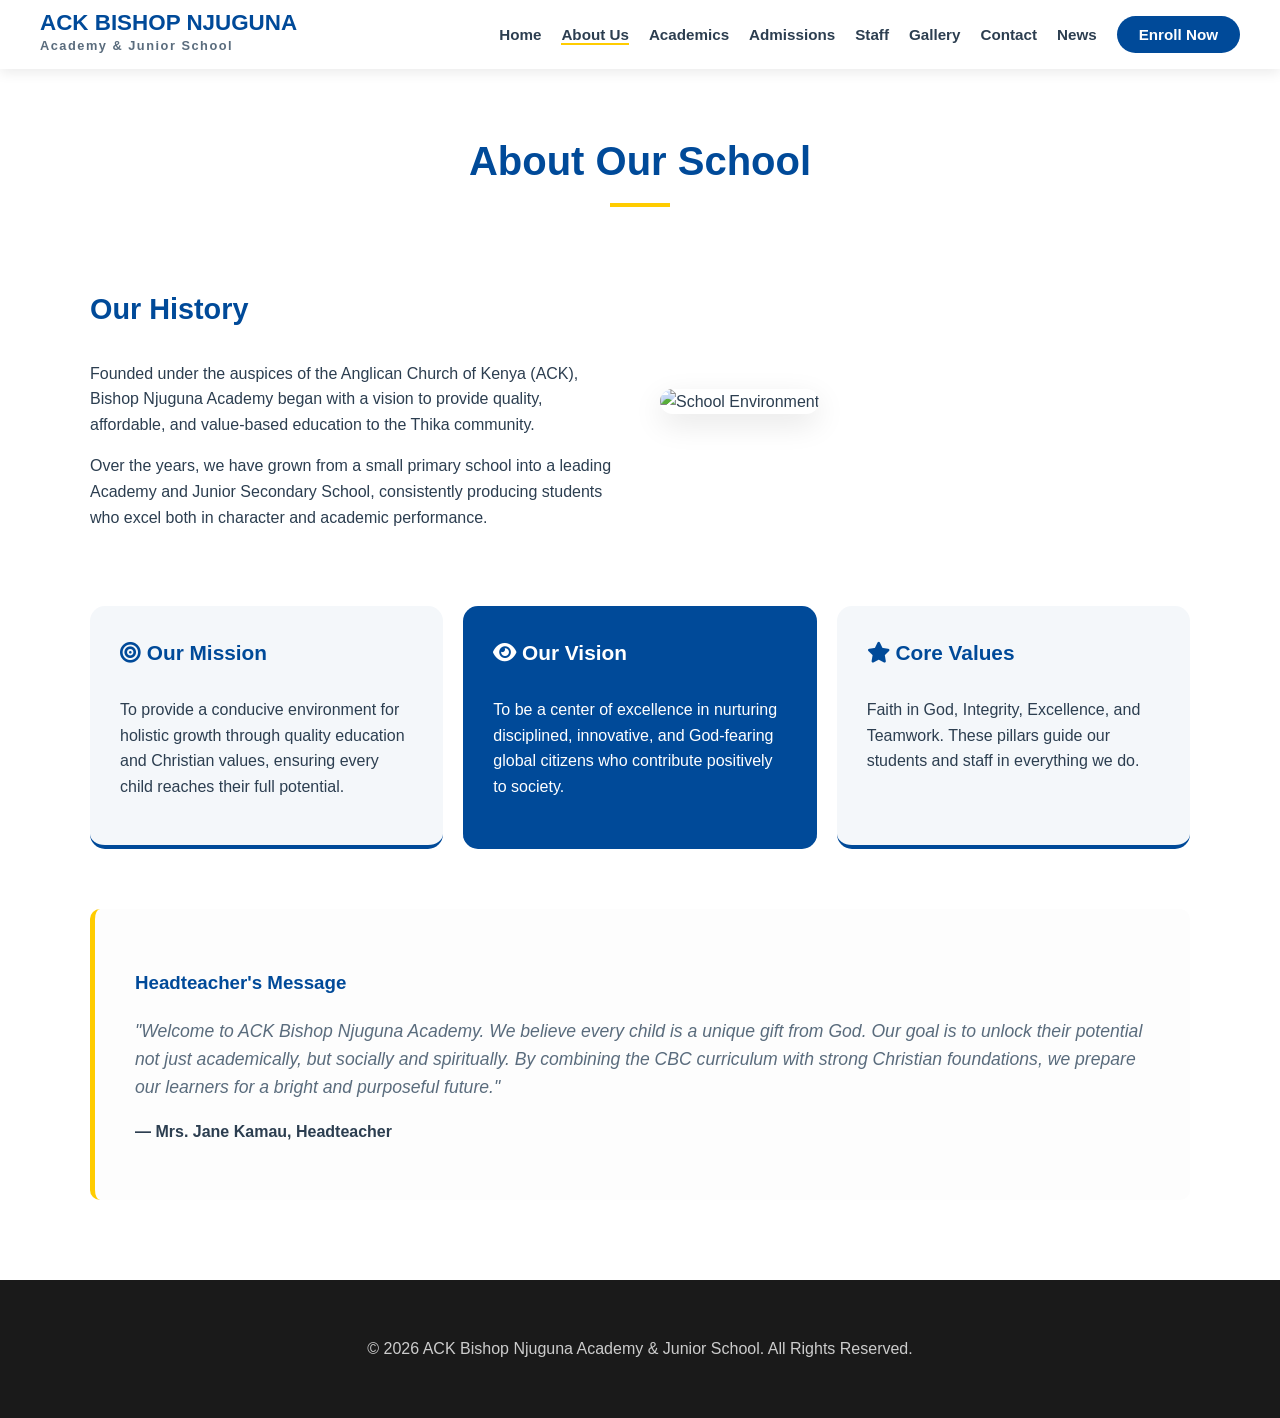
==== about.html @ acc9b64e "Add files via upload" ====
<!DOCTYPE html>
<html lang="en">
<head>
    <meta charset="UTF-8">
    <meta name="viewport" content="width=device-width, initial-scale=1.0">
    <title>About Us - ACK Bishop Njuguna Academy | Our History & Mission</title>
    <link rel="stylesheet" href="https://cdnjs.cloudflare.com/ajax/libs/font-awesome/6.0.0/css/all.min.css">
    
    <style>
        /* --- BRANDING VARIABLES --- */
        :root {
            --primary-blue: #004a99;
            --accent-gold: #ffcc00;
            --text-dark: #2c3e50;
            --text-light: #5a6c7d;
            --white: #ffffff;
            --bg-gray: #f4f7fa;
        }

        body {
            font-family: 'Segoe UI', Roboto, Arial, sans-serif;
            margin: 0;
            padding: 0;
            line-height: 1.6;
            color: var(--text-dark);
            background-color: var(--white);
        }

        /* --- IMPROVED NAVBAR STYLING (Sticky & Modern) --- */
        header {
            background-color: var(--white);
            position: sticky;
            top: 0;
            z-index: 2000;
            box-shadow: 0 4px 12px rgba(0, 0, 0, 0.08);
            padding: 12px 0;
        }

        .nav-container {
            max-width: 1200px;
            margin: 0 auto;
            display: flex;
            justify-content: space-between;
            align-items: center;
            padding: 0 20px;
        }

        .logo {
            text-decoration: none;
            display: flex;
            flex-direction: column;
        }

        .logo h1 {
            margin: 0;
            font-size: 1.4rem;
            color: var(--primary-blue);
            font-weight: 800;
            line-height: 1;
            text-transform: uppercase;
        }

        .logo span {
            font-size: 0.8rem;
            color: var(--text-light);
            letter-spacing: 1.5px;
            font-weight: 600;
            margin-top: 2px;
        }

        nav ul {
            list-style: none;
            display: flex;
            align-items: center;
            gap: 20px;
            margin: 0;
            padding: 0;
        }

        nav ul li a {
            text-decoration: none;
            color: var(--text-dark);
            font-weight: 600;
            font-size: 0.95rem;
            transition: all 0.3s ease;
            position: relative;
        }

        /* Underline Hover Effect */
        nav ul li a::after {
            content: '';
            position: absolute;
            width: 0;
            height: 2px;
            bottom: -2px;
            left: 0;
            background-color: var(--accent-gold);
            transition: width 0.3s ease;
        }

        nav ul li a:hover::after, 
        nav ul li a.active::after {
            width: 100%;
        }

        nav ul li a:hover { color: var(--primary-blue); }

        .enroll-btn {
            background-color: var(--primary-blue);
            color: var(--white) !important;
            padding: 10px 22px;
            border-radius: 50px;
            font-weight: 700 !important;
            transition: all 0.3s ease !important;
        }

        .enroll-btn:hover {
            background-color: var(--accent-gold) !important;
            color: var(--primary-blue) !important;
            transform: translateY(-2px);
        }

        /* --- ABOUT CONTENT STYLING --- */
        .about-section {
            max-width: 1100px;
            margin: 60px auto;
            padding: 0 20px;
        }

        .section-title {
            text-align: center;
            margin-bottom: 50px;
        }

        .section-title h2 {
            color: var(--primary-blue);
            font-size: 2.5rem;
            margin-bottom: 10px;
        }

        .section-title div {
            width: 60px;
            height: 4px;
            background: var(--accent-gold);
            margin: 0 auto;
        }

        .about-grid {
            display: grid;
            grid-template-columns: 1fr 1fr;
            gap: 40px;
            align-items: center;
            margin-bottom: 60px;
        }

        .history-text h3 {
            color: var(--primary-blue);
            font-size: 1.8rem;
        }

        .mission-vision-grid {
            display: grid;
            grid-template-columns: repeat(auto-fit, minmax(300px, 1fr));
            gap: 20px;
            margin-top: 40px;
        }

        .info-card {
            padding: 30px;
            border-radius: 15px;
            background: var(--bg-gray);
            border-bottom: 4px solid var(--primary-blue);
            transition: 0.3s;
        }

        .info-card:hover {
            transform: translateY(-5px);
            box-shadow: 0 10px 20px rgba(0,0,0,0.05);
        }

        .info-card h4 {
            color: var(--primary-blue);
            margin-top: 0;
            font-size: 1.3rem;
        }

        .highlight-card {
            background: var(--primary-blue);
            color: var(--white);
        }

        .highlight-card h4 { color: var(--white); }

        /* --- FOOTER (Placeholder) --- */
        footer {
            background: #1a1a1a;
            color: #ccc;
            padding: 40px 20px;
            margin-top: 80px;
            text-align: center;
        }

        .hamburger { display: none; cursor: pointer; font-size: 1.5rem; color: var(--primary-blue); }

        @media (max-width: 850px) {
            .about-grid { grid-template-columns: 1fr; }
            nav { display: none; }
            .hamburger { display: block; }
        }
    </style>
</head>
<body>

    <header>
        <div class="nav-container">
            <a href="index.html" class="logo">
                <h1>ACK Bishop Njuguna</h1>
                <span>Academy & Junior School</span>
            </a>
            
            <div class="hamburger" id="hamburger">
                <i class="fas fa-bars"></i>
            </div>

            <nav id="nav-menu">
                <ul>
                    <li><a href="index.html">Home</a></li>
                    <li><a href="about.html" class="active">About Us</a></li>
                    <li><a href="academics.html">Academics</a></li>
                    <li><a href="admissions.html">Admissions</a></li>
                    <li><a href="staff.html">Staff</a></li>
                    <li><a href="gallery.html">Gallery</a></li>
                    <li><a href="contact.html">Contact</a></li>
                    <li><a href="news.html">News</a></li>
                    <li><a href="admissions.html" class="enroll-btn">Enroll Now</a></li>
                </ul>
            </nav>
        </div>
    </header>

    <section class="about-section">
        <div class="section-title">
            <h2>About Our School</h2>
            <div></div>
        </div>

        <div class="about-grid">
            <div class="history-text">
                <h3>Our History</h3>
                <p>Founded under the auspices of the Anglican Church of Kenya (ACK), Bishop Njuguna Academy began with a vision to provide quality, affordable, and value-based education to the Thika community.</p>
                <p>Over the years, we have grown from a small primary school into a leading Academy and Junior Secondary School, consistently producing students who excel both in character and academic performance.</p>
            </div>
            <div class="history-image">
                <img src="https://images.unsplash.com/photo-1546410531-bb4caa6b424d?w=600" alt="School Environment" style="width:100%; border-radius:15px; box-shadow: 0 10px 30px rgba(0,0,0,0.1);">
            </div>
        </div>

        <div class="mission-vision-grid">
            <div class="info-card">
                <h4><i class="fas fa-bullseye"></i> Our Mission</h4>
                <p>To provide a conducive environment for holistic growth through quality education and Christian values, ensuring every child reaches their full potential.</p>
            </div>
            <div class="info-card highlight-card">
                <h4><i class="fas fa-eye"></i> Our Vision</h4>
                <p>To be a center of excellence in nurturing disciplined, innovative, and God-fearing global citizens who contribute positively to society.</p>
            </div>
            <div class="info-card">
                <h4><i class="fas fa-star"></i> Core Values</h4>
                <p>Faith in God, Integrity, Excellence, and Teamwork. These pillars guide our students and staff in everything we do.</p>
            </div>
        </div>

        <div style="margin-top: 60px; padding: 40px; background: #fdfdfd; border-left: 5px solid var(--accent-gold); border-radius: 10px;">
            <h3 style="color: var(--primary-blue);">Headteacher's Message</h3>
            <p style="font-style: italic; font-size: 1.1rem; color: var(--text-light);">
                "Welcome to ACK Bishop Njuguna Academy. We believe every child is a unique gift from God. Our goal is to unlock their potential not just academically, but socially and spiritually. By combining the CBC curriculum with strong Christian foundations, we prepare our learners for a bright and purposeful future."
            </p>
            <p><strong>— Mrs. Jane Kamau, Headteacher</strong></p>
        </div>
    </section>

    <footer>
        <p>&copy; 2026 ACK Bishop Njuguna Academy & Junior School. All Rights Reserved.</p>
    </footer>

    <script src="js/script.js"></script>
    <script src="js/main.js"></script>
    <script>
        // ... your existing hamburger menu code ...

        // ADD THIS FOR THE SCROLL BUTTON:
        const callBtn = document.getElementById('mobileCallBtn');

        window.addEventListener('scroll', () => {
            if (window.innerWidth <= 992) {
                if (window.scrollY > 300) {
                    callBtn.classList.add('show');
                } else {
                    callBtn.classList.remove('show');
                }
            }
        });
    </script>
</body>
</body>
</html>
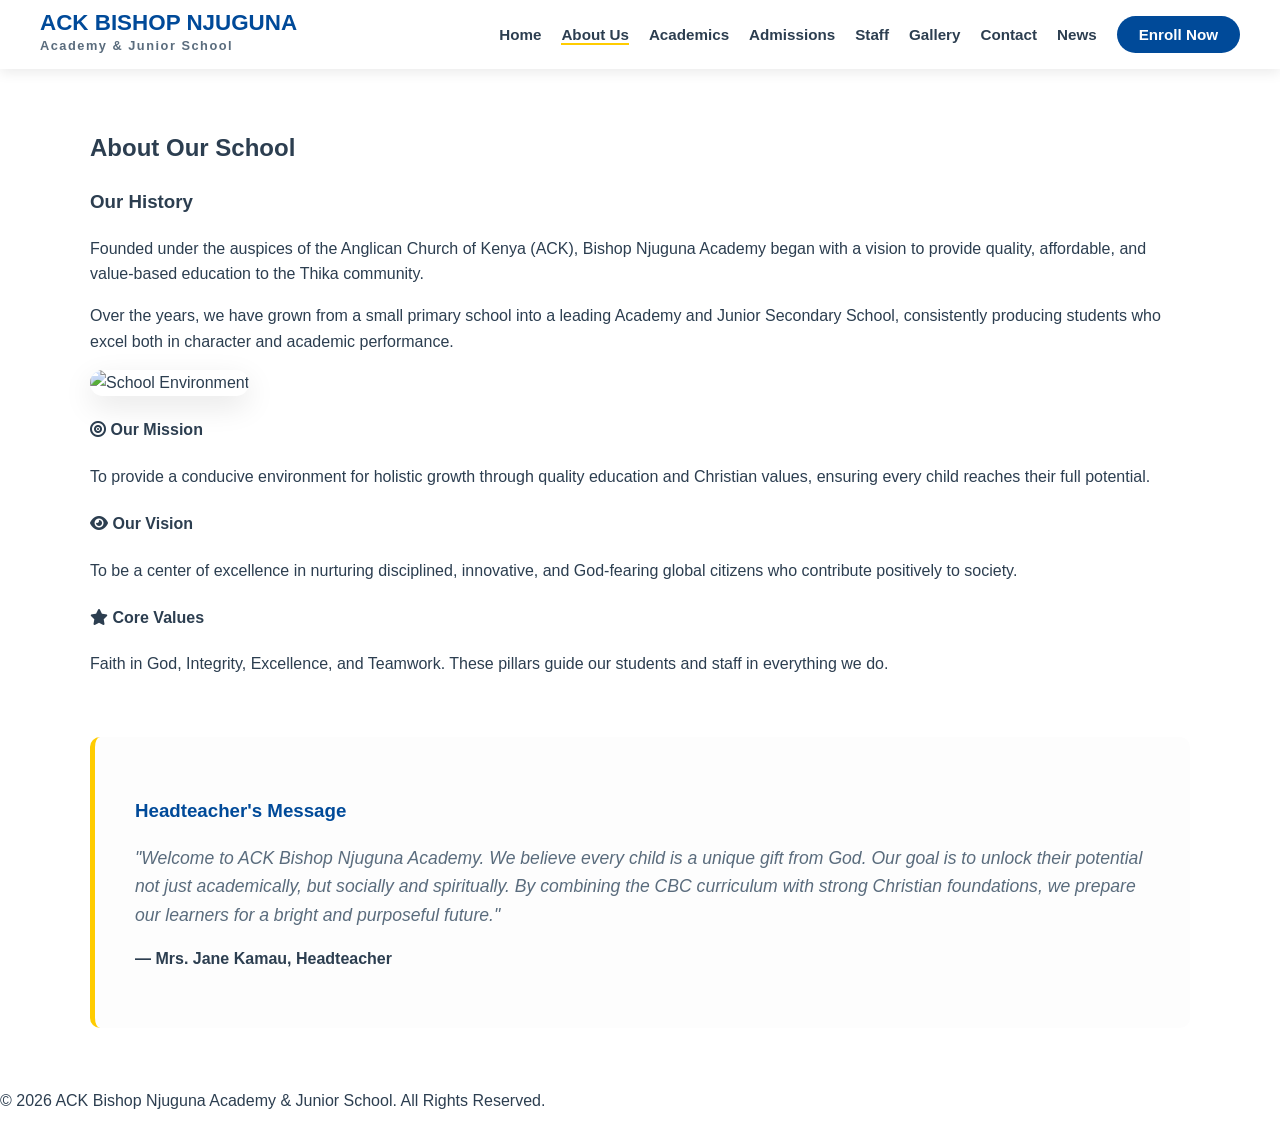
==== commit 44232861: "Update about.html" ====
--- a/about.html
+++ b/about.html
@@ -7,207 +7,160 @@
     <link rel="stylesheet" href="https://cdnjs.cloudflare.com/ajax/libs/font-awesome/6.0.0/css/all.min.css">
     
     <style>
-        /* --- BRANDING VARIABLES --- */
-        :root {
-            --primary-blue: #004a99;
-            --accent-gold: #ffcc00;
-            --text-dark: #2c3e50;
-            --text-light: #5a6c7d;
-            --white: #ffffff;
-            --bg-gray: #f4f7fa;
-        }
-
-        body {
-            font-family: 'Segoe UI', Roboto, Arial, sans-serif;
-            margin: 0;
-            padding: 0;
-            line-height: 1.6;
-            color: var(--text-dark);
-            background-color: var(--white);
-        }
-
-        /* --- IMPROVED NAVBAR STYLING (Sticky & Modern) --- */
-        header {
-            background-color: var(--white);
-            position: sticky;
-            top: 0;
-            z-index: 2000;
-            box-shadow: 0 4px 12px rgba(0, 0, 0, 0.08);
-            padding: 12px 0;
-        }
-
-        .nav-container {
-            max-width: 1200px;
-            margin: 0 auto;
+    :root {
+        --primary-blue: #004a99;
+        --accent-gold: #ffcc00;
+        --text-dark: #2c3e50;
+        --text-light: #5a6c7d;
+        --white: #ffffff;
+        --bg-gray: #f4f7fa;
+    }
+
+    body {
+        font-family: 'Segoe UI', Roboto, Arial, sans-serif;
+        margin: 0;
+        padding: 0;
+        line-height: 1.6;
+        color: var(--text-dark);
+    }
+
+    /* NAVBAR */
+    header {
+        background-color: var(--white);
+        position: sticky;
+        top: 0;
+        z-index: 2000;
+        box-shadow: 0 4px 12px rgba(0, 0, 0, 0.08);
+        padding: 12px 0;
+    }
+
+    .nav-container {
+        max-width: 1200px;
+        margin: 0 auto;
+        display: flex;
+        justify-content: space-between;
+        align-items: center;
+        padding: 0 20px;
+        position: relative;
+    }
+
+    .logo {
+        text-decoration: none;
+        display: flex;
+        flex-direction: column;
+    }
+
+    .logo h1 {
+        margin: 0;
+        font-size: 1.4rem;
+        color: var(--primary-blue);
+        font-weight: 800;
+        line-height: 1;
+        text-transform: uppercase;
+    }
+
+    .logo span {
+        font-size: 0.8rem;
+        color: var(--text-light);
+        letter-spacing: 1.5px;
+        font-weight: 600;
+        margin-top: 2px;
+    }
+
+    nav ul {
+        list-style: none;
+        display: flex;
+        align-items: center;
+        gap: 20px;
+        margin: 0;
+        padding: 0;
+    }
+
+    nav ul li a {
+        text-decoration: none;
+        color: var(--text-dark);
+        font-weight: 600;
+        font-size: 0.95rem;
+        transition: all 0.3s ease;
+        position: relative;
+    }
+
+    nav ul li a::after {
+        content: '';
+        position: absolute;
+        width: 0;
+        height: 2px;
+        bottom: -2px;
+        left: 0;
+        background-color: var(--accent-gold);
+        transition: width 0.3s ease;
+    }
+
+    nav ul li a:hover::after, 
+    nav ul li a.active::after {
+        width: 100%;
+    }
+
+    nav ul li a:hover { 
+        color: var(--primary-blue); 
+    }
+
+    .enroll-btn {
+        background-color: var(--primary-blue);
+        color: var(--white) !important;
+        padding: 10px 22px;
+        border-radius: 50px;
+        font-weight: 700 !important;
+    }
+
+    .enroll-btn:hover {
+        background-color: var(--accent-gold) !important;
+        color: var(--primary-blue) !important;
+    }
+
+    .hamburger {
+        display: none;
+        font-size: 1.8rem;
+        cursor: pointer;
+        color: var(--primary-blue);
+    }
+
+    /* ==================== MOBILE MENU ==================== */
+    @media (max-width: 850px) {
+        nav ul {
+            display: none;
+            flex-direction: column;
+            position: absolute;
+            top: 100%;
+            left: 0;
+            width: 100%;
+            background: var(--white);
+            box-shadow: 0 10px 20px rgba(0,0,0,0.1);
+            padding: 20px;
+            gap: 15px;
+            z-index: 1000;
+        }
+
+        nav ul.active {
             display: flex;
-            justify-content: space-between;
-            align-items: center;
-            padding: 0 20px;
-        }
-
-        .logo {
-            text-decoration: none;
-            display: flex;
-            flex-direction: column;
-        }
-
-        .logo h1 {
-            margin: 0;
-            font-size: 1.4rem;
-            color: var(--primary-blue);
-            font-weight: 800;
-            line-height: 1;
-            text-transform: uppercase;
-        }
-
-        .logo span {
-            font-size: 0.8rem;
-            color: var(--text-light);
-            letter-spacing: 1.5px;
-            font-weight: 600;
-            margin-top: 2px;
-        }
-
-        nav ul {
-            list-style: none;
-            display: flex;
-            align-items: center;
-            gap: 20px;
-            margin: 0;
-            padding: 0;
-        }
-
-        nav ul li a {
-            text-decoration: none;
-            color: var(--text-dark);
-            font-weight: 600;
-            font-size: 0.95rem;
-            transition: all 0.3s ease;
-            position: relative;
-        }
-
-        /* Underline Hover Effect */
-        nav ul li a::after {
-            content: '';
-            position: absolute;
-            width: 0;
-            height: 2px;
-            bottom: -2px;
-            left: 0;
-            background-color: var(--accent-gold);
-            transition: width 0.3s ease;
-        }
-
-        nav ul li a:hover::after, 
-        nav ul li a.active::after {
+        }
+
+        .hamburger {
+            display: block;
+        }
+
+        /* Make enroll button full width on mobile */
+        .enroll-btn {
+            text-align: center;
             width: 100%;
-        }
-
-        nav ul li a:hover { color: var(--primary-blue); }
-
-        .enroll-btn {
-            background-color: var(--primary-blue);
-            color: var(--white) !important;
-            padding: 10px 22px;
-            border-radius: 50px;
-            font-weight: 700 !important;
-            transition: all 0.3s ease !important;
-        }
-
-        .enroll-btn:hover {
-            background-color: var(--accent-gold) !important;
-            color: var(--primary-blue) !important;
-            transform: translateY(-2px);
-        }
-
-        /* --- ABOUT CONTENT STYLING --- */
-        .about-section {
-            max-width: 1100px;
-            margin: 60px auto;
-            padding: 0 20px;
-        }
-
-        .section-title {
-            text-align: center;
-            margin-bottom: 50px;
-        }
-
-        .section-title h2 {
-            color: var(--primary-blue);
-            font-size: 2.5rem;
-            margin-bottom: 10px;
-        }
-
-        .section-title div {
-            width: 60px;
-            height: 4px;
-            background: var(--accent-gold);
-            margin: 0 auto;
-        }
-
-        .about-grid {
-            display: grid;
-            grid-template-columns: 1fr 1fr;
-            gap: 40px;
-            align-items: center;
-            margin-bottom: 60px;
-        }
-
-        .history-text h3 {
-            color: var(--primary-blue);
-            font-size: 1.8rem;
-        }
-
-        .mission-vision-grid {
-            display: grid;
-            grid-template-columns: repeat(auto-fit, minmax(300px, 1fr));
-            gap: 20px;
-            margin-top: 40px;
-        }
-
-        .info-card {
-            padding: 30px;
-            border-radius: 15px;
-            background: var(--bg-gray);
-            border-bottom: 4px solid var(--primary-blue);
-            transition: 0.3s;
-        }
-
-        .info-card:hover {
-            transform: translateY(-5px);
-            box-shadow: 0 10px 20px rgba(0,0,0,0.05);
-        }
-
-        .info-card h4 {
-            color: var(--primary-blue);
-            margin-top: 0;
-            font-size: 1.3rem;
-        }
-
-        .highlight-card {
-            background: var(--primary-blue);
-            color: var(--white);
-        }
-
-        .highlight-card h4 { color: var(--white); }
-
-        /* --- FOOTER (Placeholder) --- */
-        footer {
-            background: #1a1a1a;
-            color: #ccc;
-            padding: 40px 20px;
-            margin-top: 80px;
-            text-align: center;
-        }
-
-        .hamburger { display: none; cursor: pointer; font-size: 1.5rem; color: var(--primary-blue); }
-
-        @media (max-width: 850px) {
-            .about-grid { grid-template-columns: 1fr; }
-            nav { display: none; }
-            .hamburger { display: block; }
-        }
-    </style>
+            padding: 14px;
+        }
+    }
+
+    /* Rest of your about page styles (about-grid, section-title, etc.) remain the same */
+    .about-section { max-width: 1100px; margin: 60px auto; padding: 0 20px; }
+    /* ... keep all your other styles below ... */
+</style>
 </head>
 <body>
 
@@ -285,22 +238,39 @@
 
     <script src="js/script.js"></script>
     <script src="js/main.js"></script>
-    <script>
-        // ... your existing hamburger menu code ...
-
-        // ADD THIS FOR THE SCROLL BUTTON:
-        const callBtn = document.getElementById('mobileCallBtn');
-
-        window.addEventListener('scroll', () => {
-            if (window.innerWidth <= 992) {
-                if (window.scrollY > 300) {
-                    callBtn.classList.add('show');
-                } else {
-                    callBtn.classList.remove('show');
-                }
+        <script>
+        document.addEventListener('DOMContentLoaded', () => {
+            const hamburger = document.getElementById('hamburger');
+            const navMenu = document.getElementById('nav-menu');
+
+            if (hamburger && navMenu) {
+                hamburger.addEventListener('click', () => {
+                    navMenu.classList.toggle('active');
+
+                    const icon = hamburger.querySelector('i');
+                    if (navMenu.classList.contains('active')) {
+                        icon.classList.remove('fa-bars');
+                        icon.classList.add('fa-times');
+                    } else {
+                        icon.classList.remove('fa-times');
+                        icon.classList.add('fa-bars');
+                    }
+                });
+
+                // Close menu when a link is clicked
+                navMenu.querySelectorAll('a').forEach(link => {
+                    link.addEventListener('click', () => {
+                        navMenu.classList.remove('active');
+                        const icon = hamburger.querySelector('i');
+                        icon.classList.remove('fa-times');
+                        icon.classList.add('fa-bars');
+                    });
+                });
             }
         });
     </script>
 </body>
+</html>
 </body>
-</html>+</body>
+</html>
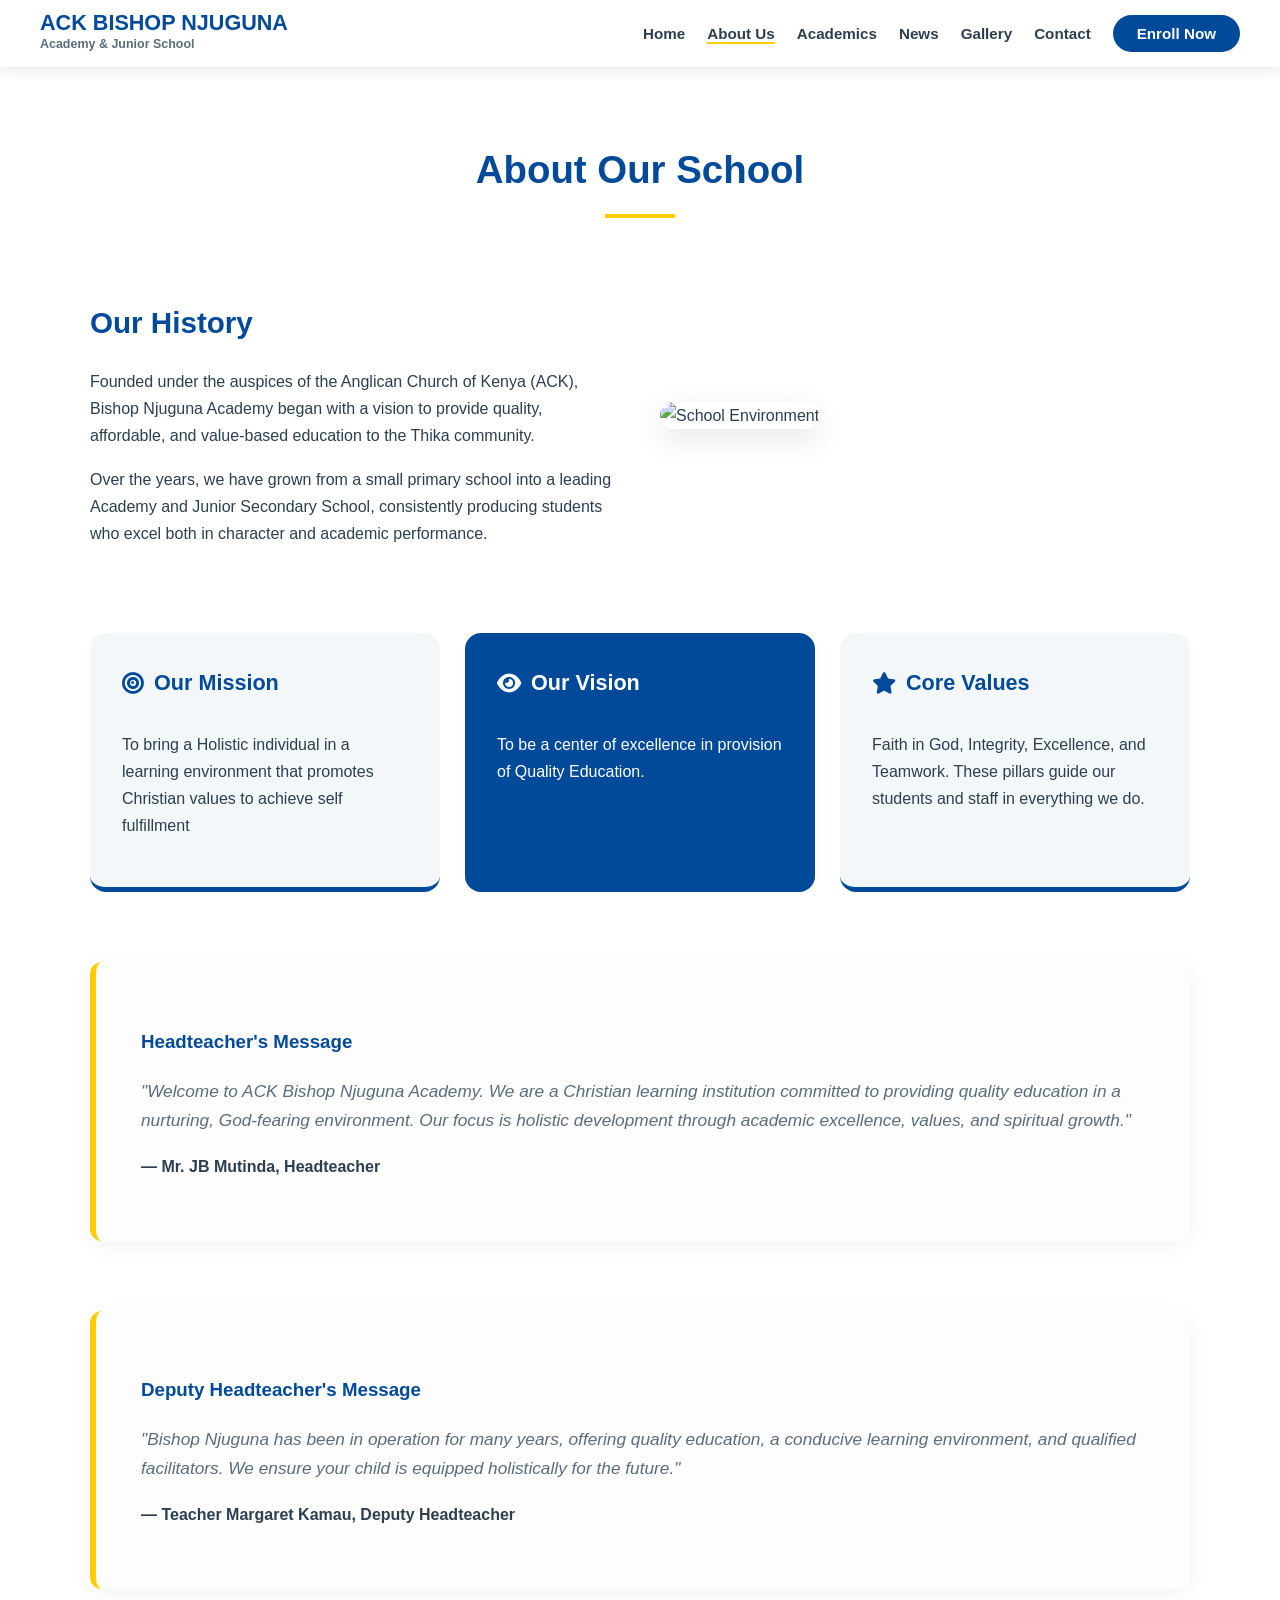
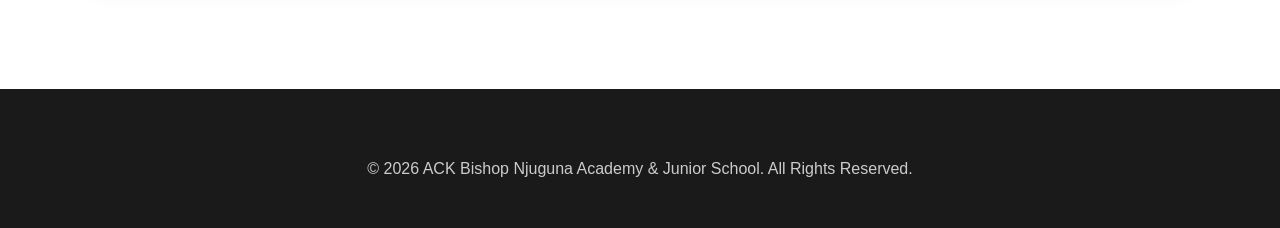
==== commit c669e004: "Update website files" ====
--- a/about.html
+++ b/about.html
@@ -7,160 +7,242 @@
     <link rel="stylesheet" href="https://cdnjs.cloudflare.com/ajax/libs/font-awesome/6.0.0/css/all.min.css">
     
     <style>
-    :root {
-        --primary-blue: #004a99;
-        --accent-gold: #ffcc00;
-        --text-dark: #2c3e50;
-        --text-light: #5a6c7d;
-        --white: #ffffff;
-        --bg-gray: #f4f7fa;
-    }
-
-    body {
-        font-family: 'Segoe UI', Roboto, Arial, sans-serif;
-        margin: 0;
-        padding: 0;
-        line-height: 1.6;
-        color: var(--text-dark);
-    }
-
-    /* NAVBAR */
-    header {
-        background-color: var(--white);
-        position: sticky;
-        top: 0;
-        z-index: 2000;
-        box-shadow: 0 4px 12px rgba(0, 0, 0, 0.08);
-        padding: 12px 0;
-    }
-
-    .nav-container {
-        max-width: 1200px;
-        margin: 0 auto;
-        display: flex;
-        justify-content: space-between;
-        align-items: center;
-        padding: 0 20px;
-        position: relative;
-    }
-
-    .logo {
-        text-decoration: none;
-        display: flex;
-        flex-direction: column;
-    }
-
-    .logo h1 {
-        margin: 0;
-        font-size: 1.4rem;
-        color: var(--primary-blue);
-        font-weight: 800;
-        line-height: 1;
-        text-transform: uppercase;
-    }
-
-    .logo span {
-        font-size: 0.8rem;
-        color: var(--text-light);
-        letter-spacing: 1.5px;
-        font-weight: 600;
-        margin-top: 2px;
-    }
-
-    nav ul {
-        list-style: none;
-        display: flex;
-        align-items: center;
-        gap: 20px;
-        margin: 0;
-        padding: 0;
-    }
-
-    nav ul li a {
-        text-decoration: none;
-        color: var(--text-dark);
-        font-weight: 600;
-        font-size: 0.95rem;
-        transition: all 0.3s ease;
-        position: relative;
-    }
-
-    nav ul li a::after {
-        content: '';
-        position: absolute;
-        width: 0;
-        height: 2px;
-        bottom: -2px;
-        left: 0;
-        background-color: var(--accent-gold);
-        transition: width 0.3s ease;
-    }
-
-    nav ul li a:hover::after, 
-    nav ul li a.active::after {
-        width: 100%;
-    }
-
-    nav ul li a:hover { 
-        color: var(--primary-blue); 
-    }
-
-    .enroll-btn {
-        background-color: var(--primary-blue);
-        color: var(--white) !important;
-        padding: 10px 22px;
-        border-radius: 50px;
-        font-weight: 700 !important;
-    }
-
-    .enroll-btn:hover {
-        background-color: var(--accent-gold) !important;
-        color: var(--primary-blue) !important;
-    }
-
-    .hamburger {
-        display: none;
-        font-size: 1.8rem;
-        cursor: pointer;
-        color: var(--primary-blue);
-    }
-
-    /* ==================== MOBILE MENU ==================== */
-    @media (max-width: 850px) {
+        :root {
+            --primary-blue: #004a99;
+            --accent-gold: #ffcc00;
+            --text-dark: #2c3e50;
+            --text-light: #5a6c7d;
+            --white: #ffffff;
+            --bg-gray: #f4f7fa;
+        }
+
+        body {
+            font-family: 'Segoe UI', Roboto, Helvetica, Arial, sans-serif;
+            margin: 0;
+            padding: 0;
+            line-height: 1.7;
+            color: var(--text-dark);
+            background-color: var(--white);
+            overflow-x: hidden;
+        }
+
+        /* ==================== NAVBAR ==================== */
+        header {
+            background-color: var(--white);
+            position: sticky;
+            top: 0;
+            z-index: 2000;
+            box-shadow: 0 4px 12px rgba(0, 0, 0, 0.08);
+            padding: 12px 0;
+        }
+
+        .nav-container {
+            max-width: 1200px;
+            margin: 0 auto;
+            display: flex;
+            justify-content: space-between;
+            align-items: center;
+            padding: 0 20px;
+        }
+
+        .logo {
+            text-decoration: none;
+            display: flex;
+            flex-direction: column;
+        }
+
+        .logo h1 {
+            margin: 0;
+            font-size: 1.35rem;
+            color: var(--primary-blue);
+            font-weight: 800;
+            text-transform: uppercase;
+            line-height: 1;
+        }
+
+        .logo span {
+            font-size: 0.78rem;
+            color: var(--text-light);
+            font-weight: 600;
+        }
+
+        /* Desktop Nav - Always Visible */
         nav ul {
+            list-style: none;
+            display: flex;
+            align-items: center;
+            gap: 22px;
+            margin: 0;
+            padding: 0;
+        }
+
+        nav ul li a {
+            text-decoration: none;
+            color: var(--text-dark);
+            font-weight: 600;
+            font-size: 0.95rem;
+            transition: 0.3s;
+            position: relative;
+        }
+
+        nav ul li a::after {
+            content: '';
+            position: absolute;
+            width: 0;
+            height: 2px;
+            bottom: -2px;
+            left: 0;
+            background-color: var(--accent-gold);
+            transition: width 0.3s ease;
+        }
+
+        nav ul li a:hover::after,
+        nav ul li a.active::after {
+            width: 100%;
+        }
+
+        .enroll-btn {
+            background-color: var(--primary-blue);
+            color: var(--white) !important;
+            padding: 10px 24px;
+            border-radius: 50px;
+            font-weight: 700;
+            transition: all 0.3s ease;
+        }
+
+        .hamburger {
             display: none;
-            flex-direction: column;
-            position: absolute;
-            top: 100%;
-            left: 0;
+            cursor: pointer;
+            font-size: 1.6rem;
+            color: var(--primary-blue);
+        }
+
+        /* ==================== MOBILE MENU LOGIC ==================== */
+        @media (max-width: 992px) {
+            .hamburger { display: block; }
+
+            nav {
+                position: fixed;
+                top: 0;
+                right: -100%; /* Hidden off-screen on mobile */
+                width: 80%;
+                max-width: 320px;
+                height: 100vh;
+                background: var(--white);
+                box-shadow: -5px 0 20px rgba(0,0,0,0.15);
+                transition: 0.4s ease-in-out;
+                z-index: 3000;
+                padding-top: 90px;
+            }
+
+            nav.active { right: 0; }
+
+            nav ul {
+                flex-direction: column;
+                gap: 28px;
+                align-items: center;
+            }
+        }
+
+        /* ==================== ABOUT CONTENT ==================== */
+        .about-section {
+            max-width: 1100px;
+            margin: 70px auto;
+            padding: 0 20px;
+        }
+
+        .section-title {
+            text-align: center;
+            margin-bottom: 50px;
+        }
+
+        .section-title h2 {
+            color: var(--primary-blue);
+            font-size: 2.4rem;
+            margin-bottom: 12px;
+        }
+
+        .section-title div {
+            width: 70px;
+            height: 4px;
+            background: var(--accent-gold);
+            margin: 0 auto;
+        }
+
+        .about-grid {
+            display: grid;
+            grid-template-columns: 1fr 1fr;
+            gap: 40px;
+            align-items: center;
+            margin-bottom: 70px;
+        }
+
+        .history-text h3 {
+            color: var(--primary-blue);
+            font-size: 1.85rem;
+            margin-bottom: 20px;
+        }
+
+        .history-image img {
             width: 100%;
-            background: var(--white);
-            box-shadow: 0 10px 20px rgba(0,0,0,0.1);
-            padding: 20px;
-            gap: 15px;
-            z-index: 1000;
-        }
-
-        nav ul.active {
+            border-radius: 15px;
+            box-shadow: 0 10px 30px rgba(0,0,0,0.1);
+        }
+
+        .mission-vision-grid {
+            display: grid;
+            grid-template-columns: repeat(auto-fit, minmax(300px, 1fr));
+            gap: 25px;
+            margin-top: 40px;
+        }
+
+        .info-card {
+            padding: 32px;
+            border-radius: 16px;
+            background: var(--bg-gray);
+            border-bottom: 5px solid var(--primary-blue);
+            transition: all 0.3s ease;
+        }
+
+        .info-card:hover {
+            transform: translateY(-8px);
+            box-shadow: 0 15px 25px rgba(0,0,0,0.08);
+        }
+
+        .info-card h4 {
+            color: var(--primary-blue);
+            margin-top: 0;
+            font-size: 1.35rem;
             display: flex;
-        }
-
-        .hamburger {
-            display: block;
-        }
-
-        /* Make enroll button full width on mobile */
-        .enroll-btn {
+            align-items: center;
+            gap: 10px;
+        }
+
+        .highlight-card {
+            background: var(--primary-blue);
+            color: var(--white);
+        }
+
+        .highlight-card h4 { color: var(--white); }
+
+        .message-box {
+            margin-top: 70px;
+            padding: 45px;
+            background: #fdfdfd;
+            border-left: 6px solid var(--accent-gold);
+            border-radius: 12px;
+            box-shadow: 0 5px 20px rgba(0,0,0,0.05);
+            margin-bottom: 30px;
+        }
+
+        footer {
+            background: #1a1a1a;
+            color: #ccc;
+            padding: 50px 20px 30px;
             text-align: center;
-            width: 100%;
-            padding: 14px;
-        }
-    }
-
-    /* Rest of your about page styles (about-grid, section-title, etc.) remain the same */
-    .about-section { max-width: 1100px; margin: 60px auto; padding: 0 20px; }
-    /* ... keep all your other styles below ... */
-</style>
+            margin-top: 100px;
+        }
+    </style>
 </head>
 <body>
 
@@ -180,11 +262,9 @@
                     <li><a href="index.html">Home</a></li>
                     <li><a href="about.html" class="active">About Us</a></li>
                     <li><a href="academics.html">Academics</a></li>
-                    <li><a href="admissions.html">Admissions</a></li>
-                    <li><a href="staff.html">Staff</a></li>
+                    <li><a href="news.html">News</a></li>
                     <li><a href="gallery.html">Gallery</a></li>
                     <li><a href="contact.html">Contact</a></li>
-                    <li><a href="news.html">News</a></li>
                     <li><a href="admissions.html" class="enroll-btn">Enroll Now</a></li>
                 </ul>
             </nav>
@@ -204,18 +284,18 @@
                 <p>Over the years, we have grown from a small primary school into a leading Academy and Junior Secondary School, consistently producing students who excel both in character and academic performance.</p>
             </div>
             <div class="history-image">
-                <img src="https://images.unsplash.com/photo-1546410531-bb4caa6b424d?w=600" alt="School Environment" style="width:100%; border-radius:15px; box-shadow: 0 10px 30px rgba(0,0,0,0.1);">
+                <img src="https://images.unsplash.com/photo-1546410531-bb4caa6b424d?w=600" alt="School Environment">
             </div>
         </div>
 
         <div class="mission-vision-grid">
             <div class="info-card">
                 <h4><i class="fas fa-bullseye"></i> Our Mission</h4>
-                <p>To provide a conducive environment for holistic growth through quality education and Christian values, ensuring every child reaches their full potential.</p>
+                <p>To bring a Holistic individual in a learning environment that promotes Christian values to achieve self fulfillment</p>
             </div>
             <div class="info-card highlight-card">
                 <h4><i class="fas fa-eye"></i> Our Vision</h4>
-                <p>To be a center of excellence in nurturing disciplined, innovative, and God-fearing global citizens who contribute positively to society.</p>
+                <p>To be a center of excellence in provision of Quality Education.</p>
             </div>
             <div class="info-card">
                 <h4><i class="fas fa-star"></i> Core Values</h4>
@@ -223,12 +303,20 @@
             </div>
         </div>
 
-        <div style="margin-top: 60px; padding: 40px; background: #fdfdfd; border-left: 5px solid var(--accent-gold); border-radius: 10px;">
+        <div class="message-box">
             <h3 style="color: var(--primary-blue);">Headteacher's Message</h3>
-            <p style="font-style: italic; font-size: 1.1rem; color: var(--text-light);">
-                "Welcome to ACK Bishop Njuguna Academy. We believe every child is a unique gift from God. Our goal is to unlock their potential not just academically, but socially and spiritually. By combining the CBC curriculum with strong Christian foundations, we prepare our learners for a bright and purposeful future."
+            <p style="font-style: italic; font-size: 1.08rem; color: var(--text-light);">
+                "Welcome to ACK Bishop Njuguna Academy. We are a Christian learning institution committed to providing quality education in a nurturing, God-fearing environment. Our focus is holistic development through academic excellence, values, and spiritual growth."
             </p>
-            <p><strong>— Mrs. Jane Kamau, Headteacher</strong></p>
+            <p><strong>— Mr. JB Mutinda, Headteacher</strong></p>
+        </div>
+
+        <div class="message-box">
+            <h3 style="color: var(--primary-blue);">Deputy Headteacher's Message</h3>
+            <p style="font-style: italic; font-size: 1.08rem; color: var(--text-light);">
+                "Bishop Njuguna has been in operation for many years, offering quality education, a conducive learning environment, and qualified facilitators. We ensure your child is equipped holistically for the future."
+            </p>
+            <p><strong>— Teacher Margaret Kamau, Deputy Headteacher</strong></p>
         </div>
     </section>
 
@@ -236,41 +324,28 @@
         <p>&copy; 2026 ACK Bishop Njuguna Academy & Junior School. All Rights Reserved.</p>
     </footer>
 
-    <script src="js/script.js"></script>
-    <script src="js/main.js"></script>
-        <script>
-        document.addEventListener('DOMContentLoaded', () => {
-            const hamburger = document.getElementById('hamburger');
-            const navMenu = document.getElementById('nav-menu');
-
-            if (hamburger && navMenu) {
-                hamburger.addEventListener('click', () => {
-                    navMenu.classList.toggle('active');
-
-                    const icon = hamburger.querySelector('i');
-                    if (navMenu.classList.contains('active')) {
-                        icon.classList.remove('fa-bars');
-                        icon.classList.add('fa-times');
-                    } else {
-                        icon.classList.remove('fa-times');
-                        icon.classList.add('fa-bars');
-                    }
-                });
-
-                // Close menu when a link is clicked
-                navMenu.querySelectorAll('a').forEach(link => {
-                    link.addEventListener('click', () => {
-                        navMenu.classList.remove('active');
-                        const icon = hamburger.querySelector('i');
-                        icon.classList.remove('fa-times');
-                        icon.classList.add('fa-bars');
-                    });
-                });
+    <script>
+        const hamburger = document.getElementById('hamburger');
+        const navMenu = document.getElementById('nav-menu');
+
+        hamburger.addEventListener('click', () => {
+            navMenu.classList.toggle('active');
+            const icon = hamburger.querySelector('i');
+            if (navMenu.classList.contains('active')) {
+                icon.classList.replace('fa-bars', 'fa-times');
+            } else {
+                icon.classList.replace('fa-times', 'fa-bars');
             }
+        });
+
+        // Close menu when clicking any link
+        document.querySelectorAll('nav ul li a').forEach(link => {
+            link.addEventListener('click', () => {
+                navMenu.classList.remove('active');
+                const icon = hamburger.querySelector('i');
+                icon.classList.replace('fa-times', 'fa-bars');
+            });
         });
     </script>
 </body>
-</html>
-</body>
-</body>
-</html>
+</html>
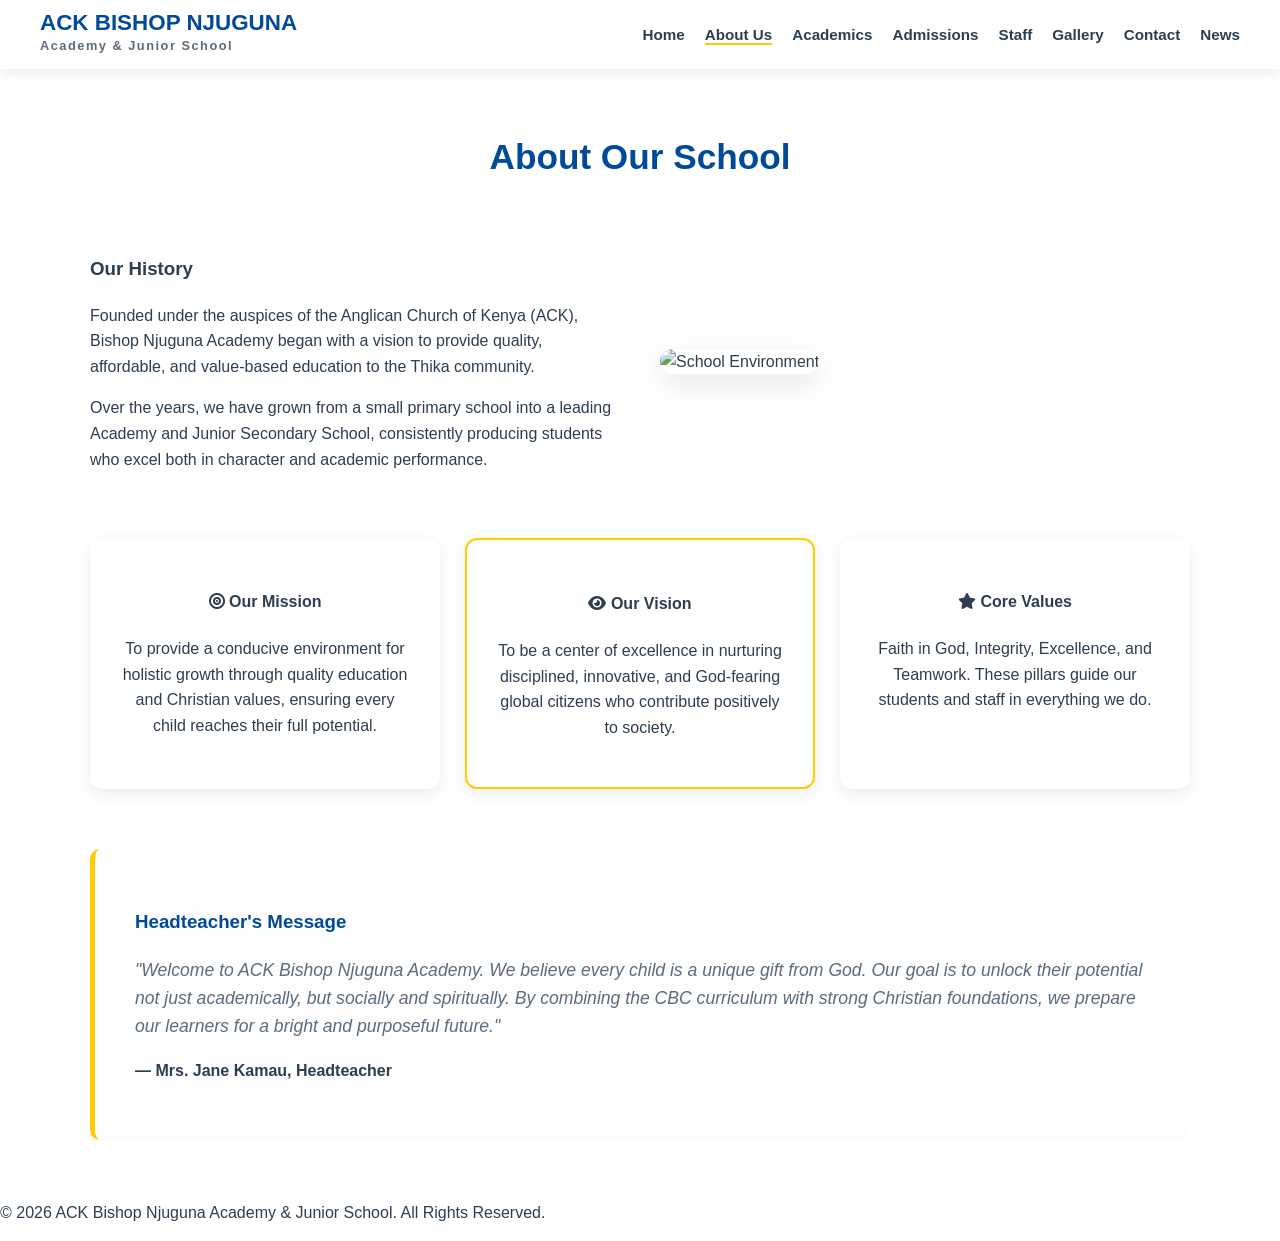
==== commit 853cd4f6: "Remove Enroll button from About, Academics, Gallery and News pages" ====
--- a/about.html
+++ b/about.html
@@ -7,241 +7,178 @@
     <link rel="stylesheet" href="https://cdnjs.cloudflare.com/ajax/libs/font-awesome/6.0.0/css/all.min.css">
     
     <style>
-        :root {
-            --primary-blue: #004a99;
-            --accent-gold: #ffcc00;
-            --text-dark: #2c3e50;
-            --text-light: #5a6c7d;
-            --white: #ffffff;
-            --bg-gray: #f4f7fa;
+    :root {
+        --primary-blue: #004a99;
+        --accent-gold: #ffcc00;
+        --text-dark: #2c3e50;
+        --text-light: #5a6c7d;
+        --white: #ffffff;
+        --bg-gray: #f4f7fa;
+    }
+
+    body {
+        font-family: 'Segoe UI', Roboto, Arial, sans-serif;
+        margin: 0;
+        padding: 0;
+        line-height: 1.6;
+        color: var(--text-dark);
+    }
+
+    /* NAVBAR */
+    header {
+        background-color: var(--white);
+        position: sticky;
+        top: 0;
+        z-index: 2000;
+        box-shadow: 0 4px 12px rgba(0, 0, 0, 0.08);
+        padding: 12px 0;
+    }
+
+    .nav-container {
+        max-width: 1200px;
+        margin: 0 auto;
+        display: flex;
+        justify-content: space-between;
+        align-items: center;
+        padding: 0 20px;
+        position: relative;
+    }
+
+    .logo {
+        text-decoration: none;
+        display: flex;
+        flex-direction: column;
+    }
+
+    .logo h1 {
+        margin: 0;
+        font-size: 1.4rem;
+        color: var(--primary-blue);
+        font-weight: 800;
+        line-height: 1;
+        text-transform: uppercase;
+    }
+
+    .logo span {
+        font-size: 0.8rem;
+        color: var(--text-light);
+        letter-spacing: 1.5px;
+        font-weight: 600;
+        margin-top: 2px;
+    }
+
+    nav ul {
+        list-style: none;
+        display: flex;
+        align-items: center;
+        gap: 20px;
+        margin: 0;
+        padding: 0;
+    }
+
+    nav ul li a {
+        text-decoration: none;
+        color: var(--text-dark);
+        font-weight: 600;
+        font-size: 0.95rem;
+        transition: all 0.3s ease;
+        position: relative;
+    }
+
+    nav ul li a::after {
+        content: '';
+        position: absolute;
+        width: 0;
+        height: 2px;
+        bottom: -2px;
+        left: 0;
+        background-color: var(--accent-gold);
+        transition: width 0.3s ease;
+    }
+
+    nav ul li a:hover::after, 
+    nav ul li a.active::after {
+        width: 100%;
+    }
+
+    nav ul li a:hover { 
+        color: var(--primary-blue); 
+    }
+
+    .hamburger {
+        display: none;
+        font-size: 1.8rem;
+        cursor: pointer;
+        color: var(--primary-blue);
+    }
+
+    /* ==================== MOBILE MENU ==================== */
+    @media (max-width: 850px) {
+        nav ul {
+            display: none;
+            flex-direction: column;
+            position: absolute;
+            top: 100%;
+            left: 0;
+            width: 100%;
+            background: var(--white);
+            box-shadow: 0 10px 20px rgba(0,0,0,0.1);
+            padding: 20px;
+            gap: 15px;
+            z-index: 1000;
         }
 
-        body {
-            font-family: 'Segoe UI', Roboto, Helvetica, Arial, sans-serif;
-            margin: 0;
-            padding: 0;
-            line-height: 1.7;
-            color: var(--text-dark);
-            background-color: var(--white);
-            overflow-x: hidden;
+        nav ul.active {
+            display: flex;
         }
 
-        /* ==================== NAVBAR ==================== */
-        header {
-            background-color: var(--white);
-            position: sticky;
-            top: 0;
-            z-index: 2000;
-            box-shadow: 0 4px 12px rgba(0, 0, 0, 0.08);
-            padding: 12px 0;
+        .hamburger {
+            display: block;
         }
-
-        .nav-container {
-            max-width: 1200px;
-            margin: 0 auto;
-            display: flex;
-            justify-content: space-between;
-            align-items: center;
-            padding: 0 20px;
-        }
-
-        .logo {
-            text-decoration: none;
-            display: flex;
-            flex-direction: column;
-        }
-
-        .logo h1 {
-            margin: 0;
-            font-size: 1.35rem;
-            color: var(--primary-blue);
-            font-weight: 800;
-            text-transform: uppercase;
-            line-height: 1;
-        }
-
-        .logo span {
-            font-size: 0.78rem;
-            color: var(--text-light);
-            font-weight: 600;
-        }
-
-        /* Desktop Nav - Always Visible */
-        nav ul {
-            list-style: none;
-            display: flex;
-            align-items: center;
-            gap: 22px;
-            margin: 0;
-            padding: 0;
-        }
-
-        nav ul li a {
-            text-decoration: none;
-            color: var(--text-dark);
-            font-weight: 600;
-            font-size: 0.95rem;
-            transition: 0.3s;
-            position: relative;
-        }
-
-        nav ul li a::after {
-            content: '';
-            position: absolute;
-            width: 0;
-            height: 2px;
-            bottom: -2px;
-            left: 0;
-            background-color: var(--accent-gold);
-            transition: width 0.3s ease;
-        }
-
-        nav ul li a:hover::after,
-        nav ul li a.active::after {
-            width: 100%;
-        }
-
-        .enroll-btn {
-            background-color: var(--primary-blue);
-            color: var(--white) !important;
-            padding: 10px 24px;
-            border-radius: 50px;
-            font-weight: 700;
-            transition: all 0.3s ease;
-        }
-
-        .hamburger {
-            display: none;
-            cursor: pointer;
-            font-size: 1.6rem;
-            color: var(--primary-blue);
-        }
-
-        /* ==================== MOBILE MENU LOGIC ==================== */
-        @media (max-width: 992px) {
-            .hamburger { display: block; }
-
-            nav {
-                position: fixed;
-                top: 0;
-                right: -100%; /* Hidden off-screen on mobile */
-                width: 80%;
-                max-width: 320px;
-                height: 100vh;
-                background: var(--white);
-                box-shadow: -5px 0 20px rgba(0,0,0,0.15);
-                transition: 0.4s ease-in-out;
-                z-index: 3000;
-                padding-top: 90px;
-            }
-
-            nav.active { right: 0; }
-
-            nav ul {
-                flex-direction: column;
-                gap: 28px;
-                align-items: center;
-            }
-        }
-
-        /* ==================== ABOUT CONTENT ==================== */
-        .about-section {
-            max-width: 1100px;
-            margin: 70px auto;
-            padding: 0 20px;
-        }
-
-        .section-title {
-            text-align: center;
-            margin-bottom: 50px;
-        }
-
-        .section-title h2 {
-            color: var(--primary-blue);
-            font-size: 2.4rem;
-            margin-bottom: 12px;
-        }
-
-        .section-title div {
-            width: 70px;
-            height: 4px;
-            background: var(--accent-gold);
-            margin: 0 auto;
-        }
-
-        .about-grid {
-            display: grid;
-            grid-template-columns: 1fr 1fr;
-            gap: 40px;
-            align-items: center;
-            margin-bottom: 70px;
-        }
-
-        .history-text h3 {
-            color: var(--primary-blue);
-            font-size: 1.85rem;
-            margin-bottom: 20px;
-        }
-
-        .history-image img {
-            width: 100%;
-            border-radius: 15px;
-            box-shadow: 0 10px 30px rgba(0,0,0,0.1);
-        }
-
-        .mission-vision-grid {
-            display: grid;
-            grid-template-columns: repeat(auto-fit, minmax(300px, 1fr));
-            gap: 25px;
-            margin-top: 40px;
-        }
-
-        .info-card {
-            padding: 32px;
-            border-radius: 16px;
-            background: var(--bg-gray);
-            border-bottom: 5px solid var(--primary-blue);
-            transition: all 0.3s ease;
-        }
-
-        .info-card:hover {
-            transform: translateY(-8px);
-            box-shadow: 0 15px 25px rgba(0,0,0,0.08);
-        }
-
-        .info-card h4 {
-            color: var(--primary-blue);
-            margin-top: 0;
-            font-size: 1.35rem;
-            display: flex;
-            align-items: center;
-            gap: 10px;
-        }
-
-        .highlight-card {
-            background: var(--primary-blue);
-            color: var(--white);
-        }
-
-        .highlight-card h4 { color: var(--white); }
-
-        .message-box {
-            margin-top: 70px;
-            padding: 45px;
-            background: #fdfdfd;
-            border-left: 6px solid var(--accent-gold);
-            border-radius: 12px;
-            box-shadow: 0 5px 20px rgba(0,0,0,0.05);
-            margin-bottom: 30px;
-        }
-
-        footer {
-            background: #1a1a1a;
-            color: #ccc;
-            padding: 50px 20px 30px;
-            text-align: center;
-            margin-top: 100px;
-        }
+    }
+
+    /* About Page Content Styles */
+    .about-section { 
+        max-width: 1100px; 
+        margin: 60px auto; 
+        padding: 0 20px; 
+    }
+
+    .section-title {
+        text-align: center;
+        margin-bottom: 50px;
+    }
+
+    .section-title h2 {
+        color: var(--primary-blue);
+        font-size: 2.2rem;
+    }
+
+    .about-grid {
+        display: grid;
+        grid-template-columns: 1fr 1fr;
+        gap: 40px;
+        align-items: center;
+    }
+
+    .mission-vision-grid {
+        display: grid;
+        grid-template-columns: repeat(auto-fit, minmax(300px, 1fr));
+        gap: 25px;
+        margin-top: 50px;
+    }
+
+    .info-card {
+        background: white;
+        padding: 30px;
+        border-radius: 12px;
+        box-shadow: 0 5px 15px rgba(0,0,0,0.08);
+        text-align: center;
+    }
+
+    .highlight-card {
+        border: 2px solid var(--accent-gold);
+    }
     </style>
 </head>
 <body>
@@ -262,10 +199,12 @@
                     <li><a href="index.html">Home</a></li>
                     <li><a href="about.html" class="active">About Us</a></li>
                     <li><a href="academics.html">Academics</a></li>
-                    <li><a href="news.html">News</a></li>
+                    <li><a href="admissions.html">Admissions</a></li>
+                    <li><a href="staff.html">Staff</a></li>
                     <li><a href="gallery.html">Gallery</a></li>
                     <li><a href="contact.html">Contact</a></li>
-                    <li><a href="admissions.html" class="enroll-btn">Enroll Now</a></li>
+                    <li><a href="news.html">News</a></li>
+                    <!-- Enroll Now button removed -->
                 </ul>
             </nav>
         </div>
@@ -274,7 +213,6 @@
     <section class="about-section">
         <div class="section-title">
             <h2>About Our School</h2>
-            <div></div>
         </div>
 
         <div class="about-grid">
@@ -284,18 +222,18 @@
                 <p>Over the years, we have grown from a small primary school into a leading Academy and Junior Secondary School, consistently producing students who excel both in character and academic performance.</p>
             </div>
             <div class="history-image">
-                <img src="https://images.unsplash.com/photo-1546410531-bb4caa6b424d?w=600" alt="School Environment">
+                <img src="https://images.unsplash.com/photo-1546410531-bb4caa6b424d?w=600" alt="School Environment" style="width:100%; border-radius:15px; box-shadow: 0 10px 30px rgba(0,0,0,0.1);">
             </div>
         </div>
 
         <div class="mission-vision-grid">
             <div class="info-card">
                 <h4><i class="fas fa-bullseye"></i> Our Mission</h4>
-                <p>To bring a Holistic individual in a learning environment that promotes Christian values to achieve self fulfillment</p>
+                <p>To provide a conducive environment for holistic growth through quality education and Christian values, ensuring every child reaches their full potential.</p>
             </div>
             <div class="info-card highlight-card">
                 <h4><i class="fas fa-eye"></i> Our Vision</h4>
-                <p>To be a center of excellence in provision of Quality Education.</p>
+                <p>To be a center of excellence in nurturing disciplined, innovative, and God-fearing global citizens who contribute positively to society.</p>
             </div>
             <div class="info-card">
                 <h4><i class="fas fa-star"></i> Core Values</h4>
@@ -303,20 +241,12 @@
             </div>
         </div>
 
-        <div class="message-box">
+        <div style="margin-top: 60px; padding: 40px; background: #fdfdfd; border-left: 5px solid var(--accent-gold); border-radius: 10px;">
             <h3 style="color: var(--primary-blue);">Headteacher's Message</h3>
-            <p style="font-style: italic; font-size: 1.08rem; color: var(--text-light);">
-                "Welcome to ACK Bishop Njuguna Academy. We are a Christian learning institution committed to providing quality education in a nurturing, God-fearing environment. Our focus is holistic development through academic excellence, values, and spiritual growth."
+            <p style="font-style: italic; font-size: 1.1rem; color: var(--text-light);">
+                "Welcome to ACK Bishop Njuguna Academy. We believe every child is a unique gift from God. Our goal is to unlock their potential not just academically, but socially and spiritually. By combining the CBC curriculum with strong Christian foundations, we prepare our learners for a bright and purposeful future."
             </p>
-            <p><strong>— Mr. JB Mutinda, Headteacher</strong></p>
-        </div>
-
-        <div class="message-box">
-            <h3 style="color: var(--primary-blue);">Deputy Headteacher's Message</h3>
-            <p style="font-style: italic; font-size: 1.08rem; color: var(--text-light);">
-                "Bishop Njuguna has been in operation for many years, offering quality education, a conducive learning environment, and qualified facilitators. We ensure your child is equipped holistically for the future."
-            </p>
-            <p><strong>— Teacher Margaret Kamau, Deputy Headteacher</strong></p>
+            <p><strong>— Mrs. Jane Kamau, Headteacher</strong></p>
         </div>
     </section>
 
@@ -325,26 +255,33 @@
     </footer>
 
     <script>
-        const hamburger = document.getElementById('hamburger');
-        const navMenu = document.getElementById('nav-menu');
-
-        hamburger.addEventListener('click', () => {
-            navMenu.classList.toggle('active');
-            const icon = hamburger.querySelector('i');
-            if (navMenu.classList.contains('active')) {
-                icon.classList.replace('fa-bars', 'fa-times');
-            } else {
-                icon.classList.replace('fa-times', 'fa-bars');
+        document.addEventListener('DOMContentLoaded', () => {
+            const hamburger = document.getElementById('hamburger');
+            const navMenu = document.getElementById('nav-menu');
+
+            if (hamburger && navMenu) {
+                hamburger.addEventListener('click', () => {
+                    navMenu.classList.toggle('active');
+
+                    const icon = hamburger.querySelector('i');
+                    if (navMenu.classList.contains('active')) {
+                        icon.classList.remove('fa-bars');
+                        icon.classList.add('fa-times');
+                    } else {
+                        icon.classList.remove('fa-times');
+                        icon.classList.add('fa-bars');
+                    }
+                });
+
+                navMenu.querySelectorAll('a').forEach(link => {
+                    link.addEventListener('click', () => {
+                        navMenu.classList.remove('active');
+                        const icon = hamburger.querySelector('i');
+                        icon.classList.remove('fa-times');
+                        icon.classList.add('fa-bars');
+                    });
+                });
             }
-        });
-
-        // Close menu when clicking any link
-        document.querySelectorAll('nav ul li a').forEach(link => {
-            link.addEventListener('click', () => {
-                navMenu.classList.remove('active');
-                const icon = hamburger.querySelector('i');
-                icon.classList.replace('fa-times', 'fa-bars');
-            });
         });
     </script>
 </body>
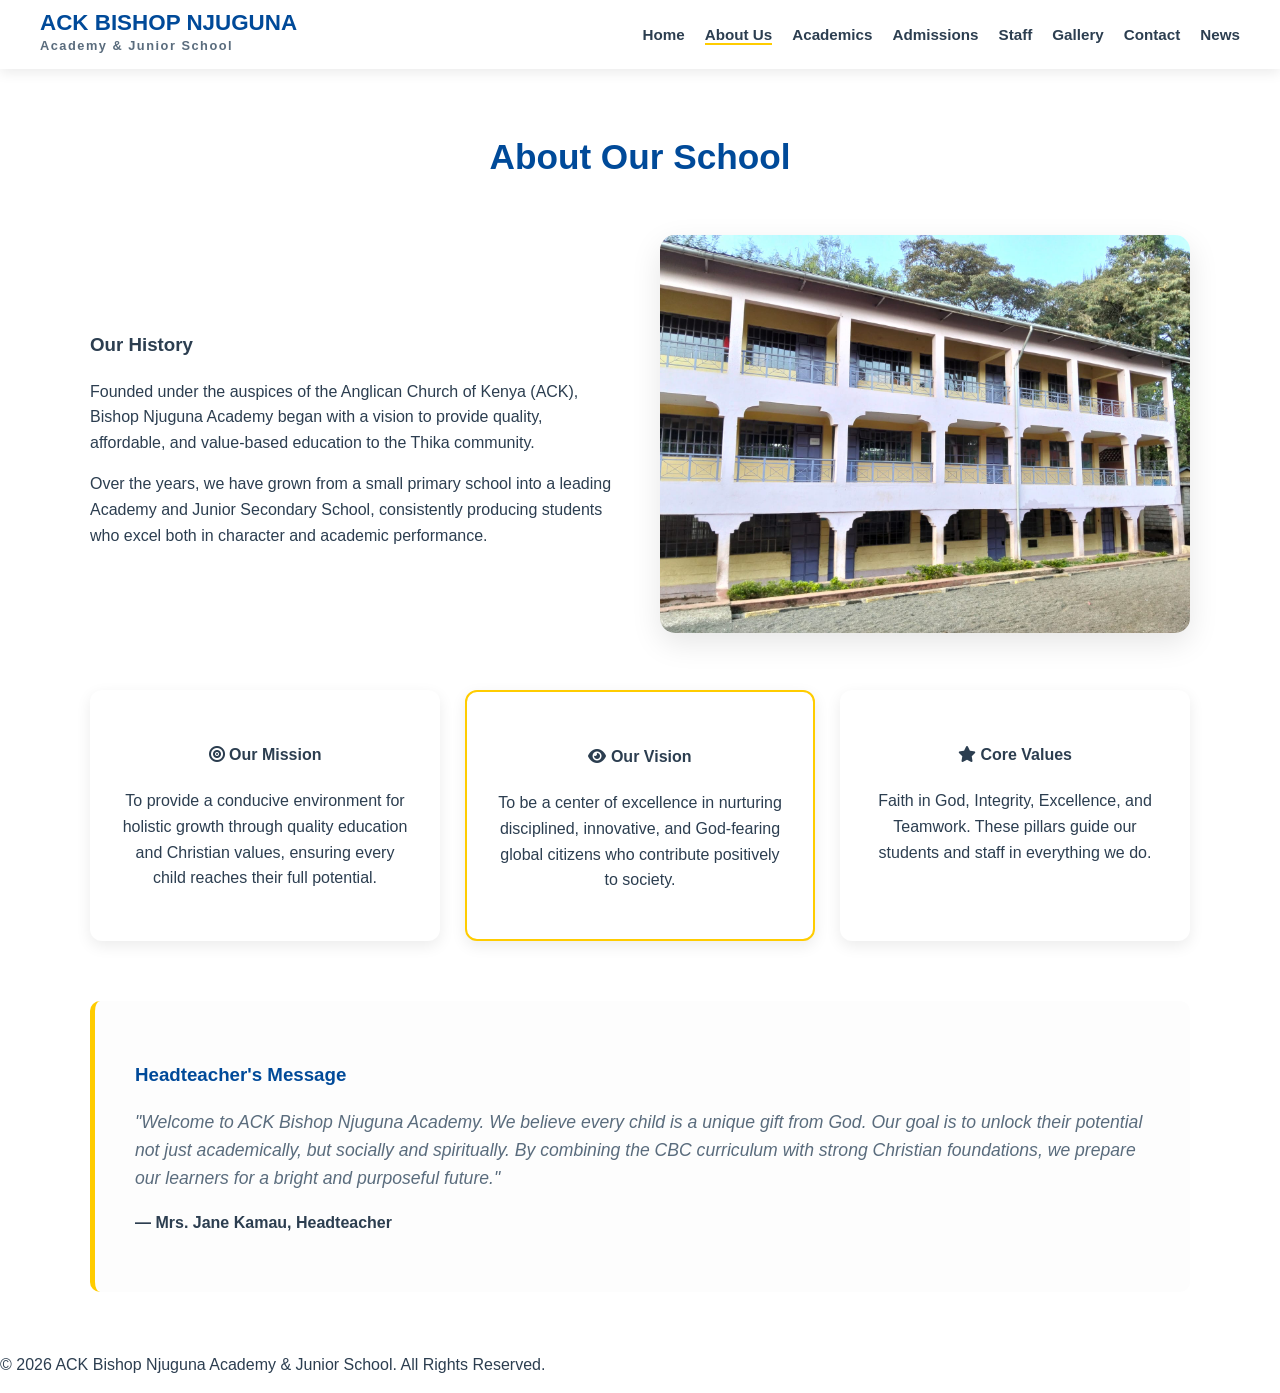
==== commit 2c7e4125: "update all images to lowercase and remove unused images" ====
--- a/about.html
+++ b/about.html
@@ -222,7 +222,7 @@
                 <p>Over the years, we have grown from a small primary school into a leading Academy and Junior Secondary School, consistently producing students who excel both in character and academic performance.</p>
             </div>
             <div class="history-image">
-                <img src="https://images.unsplash.com/photo-1546410531-bb4caa6b424d?w=600" alt="School Environment" style="width:100%; border-radius:15px; box-shadow: 0 10px 30px rgba(0,0,0,0.1);">
+                <img src="/images/class-block.jpeg" alt="School Environment" style="width:100%; border-radius:15px; box-shadow: 0 10px 30px rgba(0,0,0,0.1);">
             </div>
         </div>
 
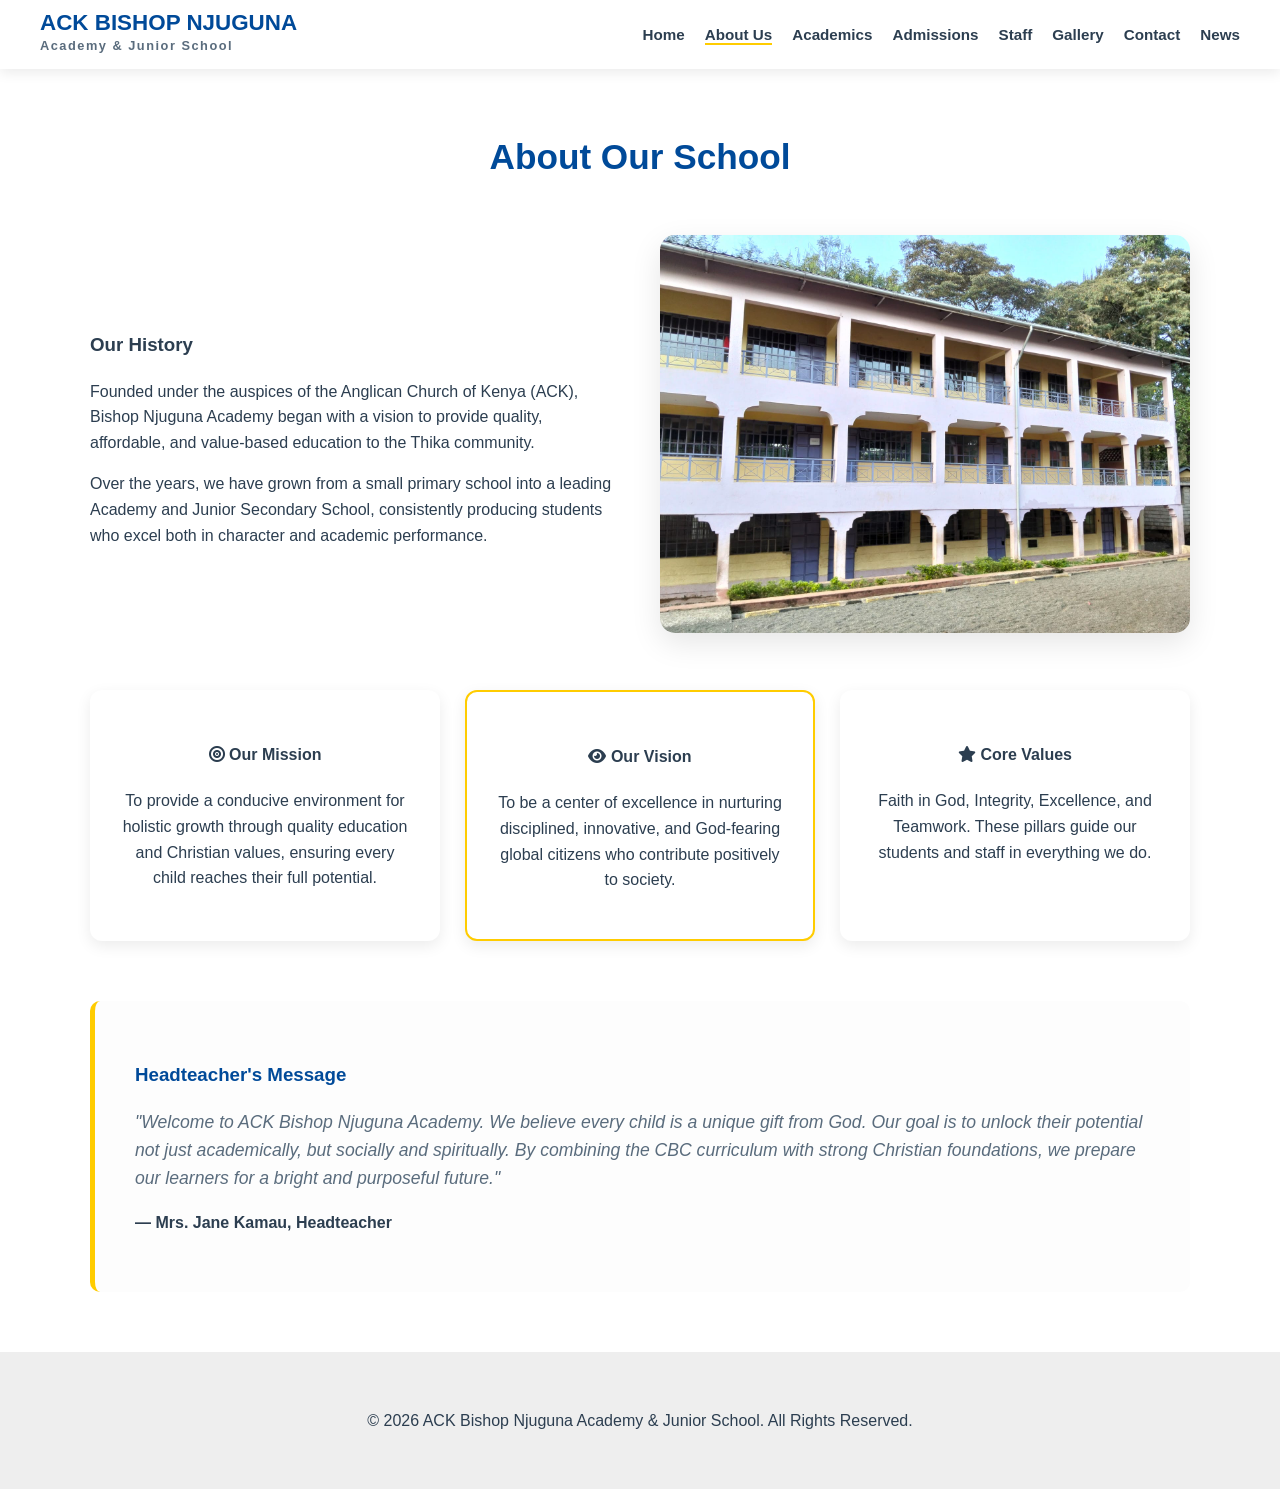
==== commit 81bb5033: "update about.html" ====
--- a/about.html
+++ b/about.html
@@ -112,10 +112,10 @@
         color: var(--primary-blue);
     }
 
-    /* ==================== MOBILE MENU ==================== */
+    /* ==================== MOBILE MENU FIXED ==================== */
     @media (max-width: 850px) {
         nav ul {
-            display: none;
+            display: none; /* Hidden by default on mobile */
             flex-direction: column;
             position: absolute;
             top: 100%;
@@ -126,9 +126,11 @@
             padding: 20px;
             gap: 15px;
             z-index: 1000;
+            box-sizing: border-box;
         }
 
-        nav ul.active {
+        /* Fixed Selector: Targets the UL when the Nav parent has the .active class */
+        nav#nav-menu.active ul {
             display: flex;
         }
 
@@ -159,6 +161,13 @@
         grid-template-columns: 1fr 1fr;
         gap: 40px;
         align-items: center;
+    }
+
+    /* Stack grid on mobile */
+    @media (max-width: 768px) {
+        .about-grid {
+            grid-template-columns: 1fr;
+        }
     }
 
     .mission-vision-grid {
@@ -204,7 +213,6 @@
                     <li><a href="gallery.html">Gallery</a></li>
                     <li><a href="contact.html">Contact</a></li>
                     <li><a href="news.html">News</a></li>
-                    <!-- Enroll Now button removed -->
                 </ul>
             </nav>
         </div>
@@ -222,7 +230,7 @@
                 <p>Over the years, we have grown from a small primary school into a leading Academy and Junior Secondary School, consistently producing students who excel both in character and academic performance.</p>
             </div>
             <div class="history-image">
-                <img src="/images/class-block.jpeg" alt="School Environment" style="width:100%; border-radius:15px; box-shadow: 0 10px 30px rgba(0,0,0,0.1);">
+                <img src="images/class-block.jpeg" alt="School Environment" style="width:100%; border-radius:15px; box-shadow: 0 10px 30px rgba(0,0,0,0.1);">
             </div>
         </div>
 
@@ -250,7 +258,7 @@
         </div>
     </section>
 
-    <footer>
+    <footer style="text-align: center; padding: 40px 20px; background: #eee; margin-top: 50px;">
         <p>&copy; 2026 ACK Bishop Njuguna Academy & Junior School. All Rights Reserved.</p>
     </footer>
 
@@ -260,26 +268,35 @@
             const navMenu = document.getElementById('nav-menu');
 
             if (hamburger && navMenu) {
-                hamburger.addEventListener('click', () => {
+                hamburger.addEventListener('click', (e) => {
+                    // Prevent click from bubbling up
+                    e.stopPropagation();
                     navMenu.classList.toggle('active');
 
                     const icon = hamburger.querySelector('i');
                     if (navMenu.classList.contains('active')) {
-                        icon.classList.remove('fa-bars');
-                        icon.classList.add('fa-times');
+                        icon.classList.replace('fa-bars', 'fa-times');
                     } else {
-                        icon.classList.remove('fa-times');
-                        icon.classList.add('fa-bars');
+                        icon.classList.replace('fa-times', 'fa-bars');
                     }
                 });
 
+                // Close menu when a link is clicked
                 navMenu.querySelectorAll('a').forEach(link => {
                     link.addEventListener('click', () => {
                         navMenu.classList.remove('active');
                         const icon = hamburger.querySelector('i');
-                        icon.classList.remove('fa-times');
-                        icon.classList.add('fa-bars');
+                        icon.classList.replace('fa-times', 'fa-bars');
                     });
+                });
+
+                // Close menu when clicking anywhere else on the document
+                document.addEventListener('click', (e) => {
+                    if (navMenu.classList.contains('active') && !navMenu.contains(e.target) && !hamburger.contains(e.target)) {
+                        navMenu.classList.remove('active');
+                        const icon = hamburger.querySelector('i');
+                        icon.classList.replace('fa-times', 'fa-bars');
+                    }
                 });
             }
         });
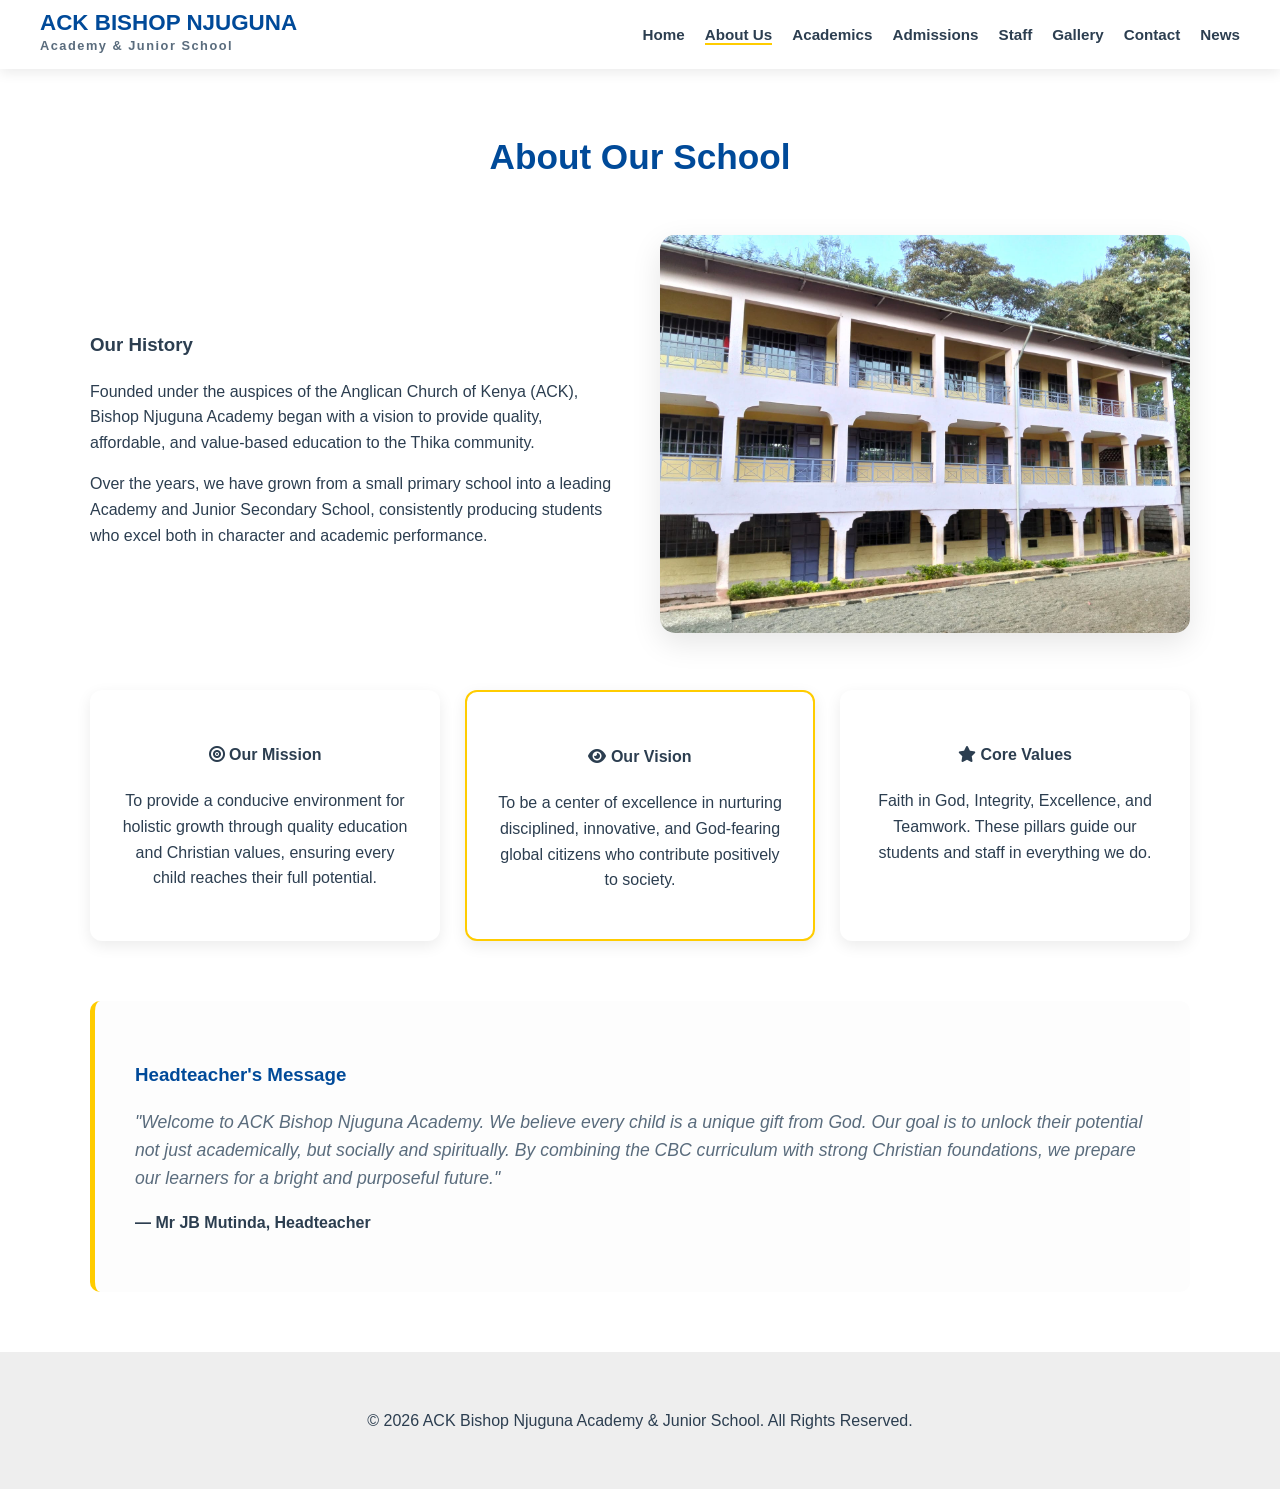
==== commit e5b12ea2: "modify about.html" ====
--- a/about.html
+++ b/about.html
@@ -254,7 +254,7 @@
             <p style="font-style: italic; font-size: 1.1rem; color: var(--text-light);">
                 "Welcome to ACK Bishop Njuguna Academy. We believe every child is a unique gift from God. Our goal is to unlock their potential not just academically, but socially and spiritually. By combining the CBC curriculum with strong Christian foundations, we prepare our learners for a bright and purposeful future."
             </p>
-            <p><strong>— Mrs. Jane Kamau, Headteacher</strong></p>
+            <p><strong>— Mr JB Mutinda, Headteacher</strong></p>
         </div>
     </section>
 
